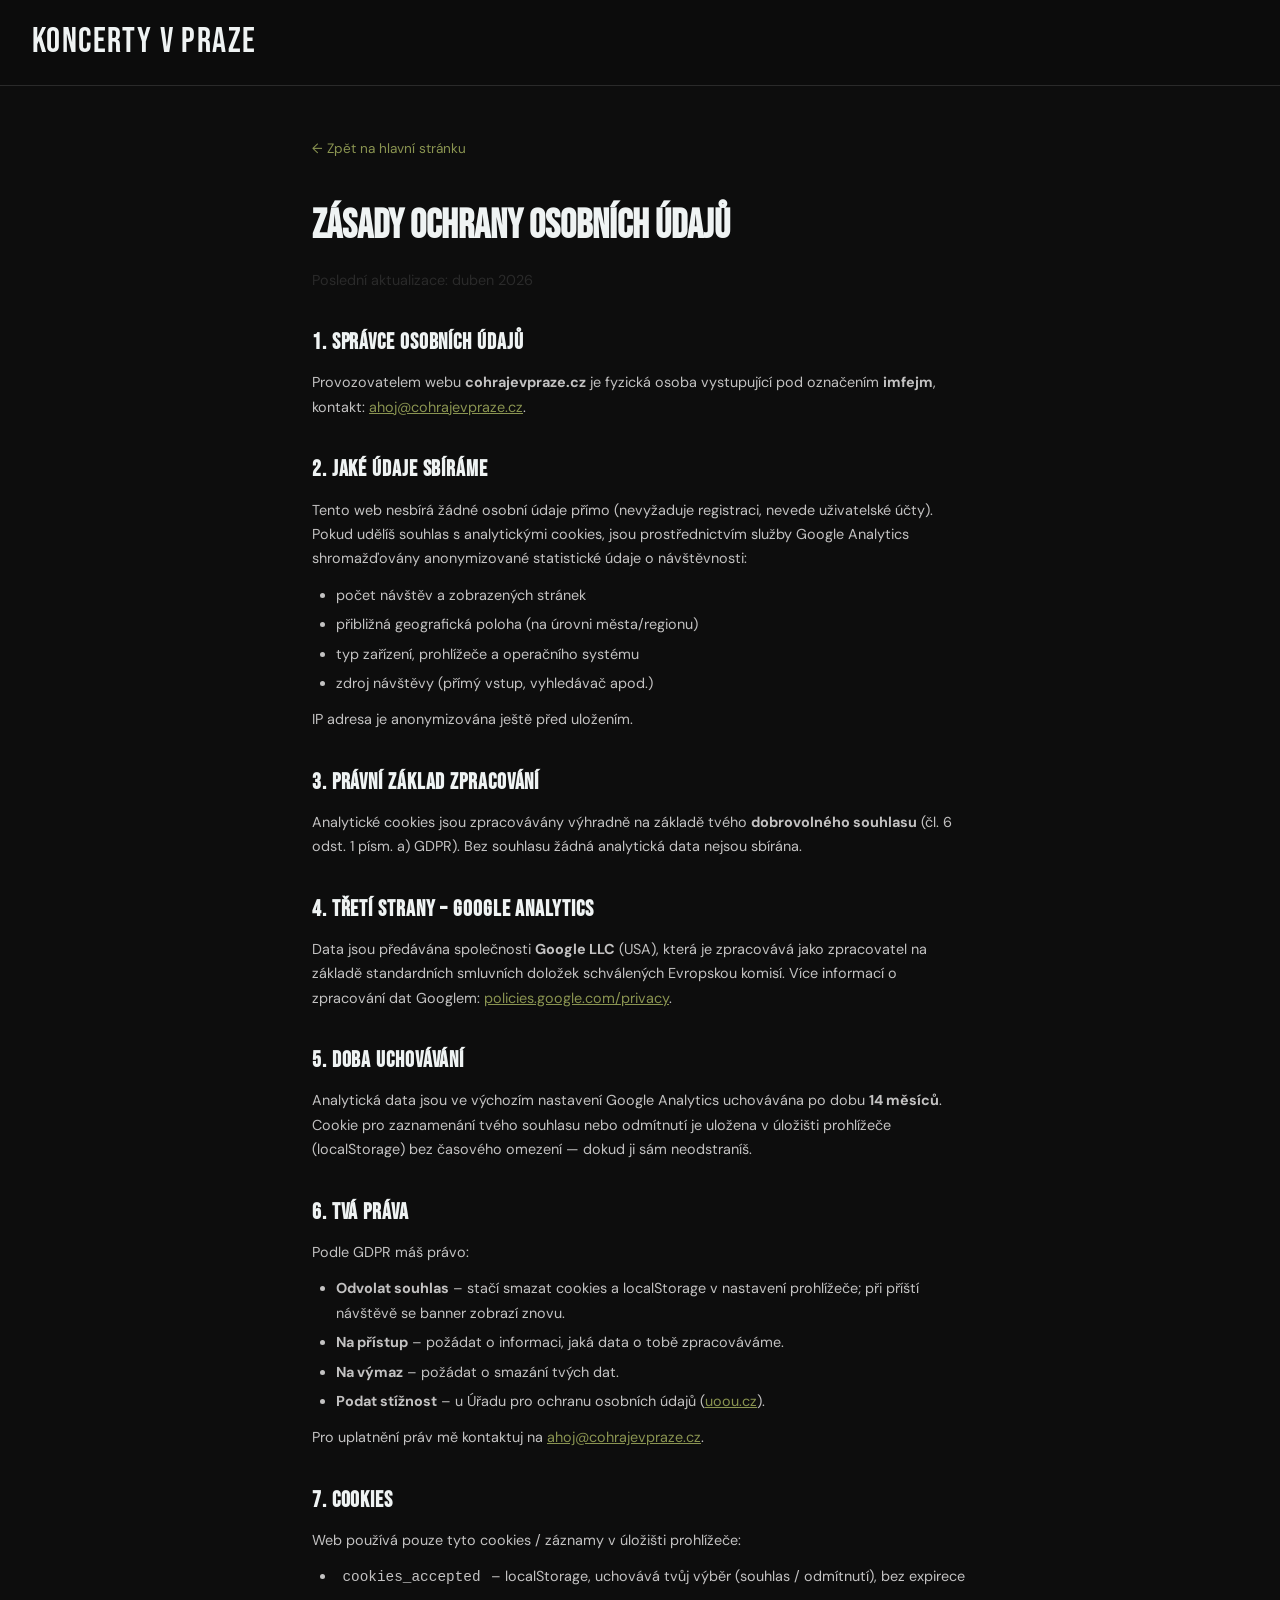
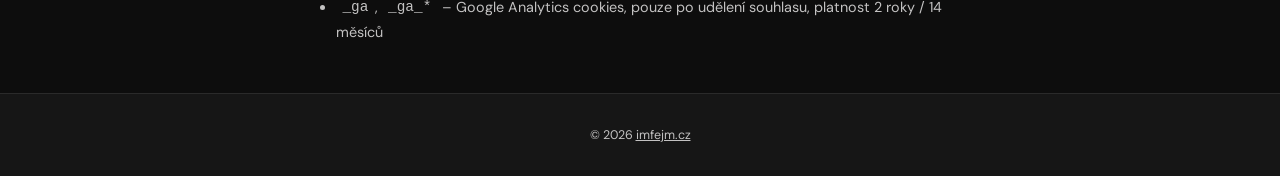
==== privacy.html @ 52dd5b0c "cookies lista" ====
<!doctype html>
<html lang="cs">
  <head>
    <meta charset="UTF-8" />
    <meta name="viewport" content="width=device-width, initial-scale=1.0" />
    <title>Zásady ochrany osobních údajů – Co hraje v Praze</title>
    <meta name="robots" content="noindex, follow" />
    <link href="https://fonts.googleapis.com/css2?family=Bebas+Neue&family=DM+Sans:wght@400;500&display=swap" rel="stylesheet" />
    <link rel="stylesheet" href="index.css" />
    <link rel="icon" href="img/favicon/favicon.ico">
    <style>
      .privacy-wrap {
        max-width: 720px;
        margin: 3rem auto;
        padding: 0 2rem;
        line-height: 1.7;
        color: var(--muted);
      }
      .privacy-wrap h1 {
        font-family: var(--font-display);
        font-size: 2.5rem;
        color: var(--text);
        margin-bottom: 0.5rem;
      }
      .privacy-wrap h2 {
        font-family: var(--font-display);
        font-size: 1.4rem;
        color: var(--text);
        margin: 2rem 0 0.5rem;
        letter-spacing: 0.04em;
      }
      .privacy-wrap p {
        margin-bottom: 0.75rem;
        font-size: 0.9rem;
      }
      .privacy-wrap ul {
        margin: 0.5rem 0 0.75rem 1.5rem;
        font-size: 0.9rem;
      }
      .privacy-wrap ul li {
        margin-bottom: 0.3rem;
      }
      .privacy-wrap a {
        color: var(--accent);
      }
      .privacy-updated {
        font-size: 0.78rem;
        color: var(--border);
        margin-bottom: 2rem;
      }
      .back-link {
        display: inline-block;
        margin-bottom: 2rem;
        font-size: 0.85rem;
        color: var(--muted);
        text-decoration: none;
      }
      .back-link:hover {
        color: var(--accent);
      }
    </style>
  </head>
  <body>
    <header>
      <div class="header-top">
        <a class="logo" href="/">Koncerty v Praze</a>
      </div>
    </header>

    <div class="privacy-wrap">
      <a class="back-link" href="/">← Zpět na hlavní stránku</a>
      <h1>Zásady ochrany osobních údajů</h1>
      <p class="privacy-updated">Poslední aktualizace: duben 2026</p>

      <h2>1. Správce osobních údajů</h2>
      <p>
        Provozovatelem webu <strong>cohrajevpraze.cz</strong> je fyzická osoba vystupující pod označením
        <strong>imfejm</strong>, kontakt: <a href="mailto:ahoj@cohrajevpraze.cz">ahoj@cohrajevpraze.cz</a>.
      </p>

      <h2>2. Jaké údaje sbíráme</h2>
      <p>
        Tento web nesbírá žádné osobní údaje přímo (nevyžaduje registraci, nevede uživatelské účty).
        Pokud udělíš souhlas s analytickými cookies, jsou prostřednictvím služby Google Analytics shromažďovány
        anonymizované statistické údaje o návštěvnosti:
      </p>
      <ul>
        <li>počet návštěv a zobrazených stránek</li>
        <li>přibližná geografická poloha (na úrovni města/regionu)</li>
        <li>typ zařízení, prohlížeče a operačního systému</li>
        <li>zdroj návštěvy (přímý vstup, vyhledávač apod.)</li>
      </ul>
      <p>IP adresa je anonymizována ještě před uložením.</p>

      <h2>3. Právní základ zpracování</h2>
      <p>
        Analytické cookies jsou zpracovávány výhradně na základě tvého <strong>dobrovolného souhlasu</strong>
        (čl. 6 odst. 1 písm. a) GDPR). Bez souhlasu žádná analytická data nejsou sbírána.
      </p>

      <h2>4. Třetí strany – Google Analytics</h2>
      <p>
        Data jsou předávána společnosti <strong>Google LLC</strong> (USA), která je zpracovává jako zpracovatel
        na základě standardních smluvních doložek schválených Evropskou komisí.
        Více informací o zpracování dat Googlem:
        <a href="https://policies.google.com/privacy" target="_blank" rel="noopener noreferrer">policies.google.com/privacy</a>.
      </p>

      <h2>5. Doba uchovávání</h2>
      <p>
        Analytická data jsou ve výchozím nastavení Google Analytics uchovávána po dobu <strong>14 měsíců</strong>.
        Cookie pro zaznamenání tvého souhlasu nebo odmítnutí je uložena v úložišti prohlížeče (localStorage)
        bez časového omezení — dokud ji sám neodstraníš.
      </p>

      <h2>6. Tvá práva</h2>
      <p>Podle GDPR máš právo:</p>
      <ul>
        <li><strong>Odvolat souhlas</strong> – stačí smazat cookies a localStorage v nastavení prohlížeče; při příští návštěvě se banner zobrazí znovu.</li>
        <li><strong>Na přístup</strong> – požádat o informaci, jaká data o tobě zpracováváme.</li>
        <li><strong>Na výmaz</strong> – požádat o smazání tvých dat.</li>
        <li><strong>Podat stížnost</strong> – u Úřadu pro ochranu osobních údajů (<a href="https://www.uoou.cz" target="_blank" rel="noopener noreferrer">uoou.cz</a>).</li>
      </ul>
      <p>Pro uplatnění práv mě kontaktuj na <a href="mailto:ahoj@cohrajevpraze.cz">ahoj@cohrajevpraze.cz</a>.</p>

      <h2>7. Cookies</h2>
      <p>Web používá pouze tyto cookies / záznamy v úložišti prohlížeče:</p>
      <ul>
        <li><code>cookies_accepted</code> – localStorage, uchovává tvůj výběr (souhlas / odmítnutí), bez expirece</li>
        <li><code>_ga</code>, <code>_ga_*</code> – Google Analytics cookies, pouze po udělení souhlasu, platnost 2 roky / 14 měsíců</li>
      </ul>
    </div>

    <footer>
      <div class="footer-content">
        <p>&copy; 2026 <a href="https://imfejm.cz" target="_blank" rel="noopener noreferrer">imfejm.cz</a></p>
      </div>
    </footer>
  </body>
</html>
---- index.css ----
*,
*::before,
*::after {
  box-sizing: border-box;
  margin: 0;
  padding: 0;
}

:root {
  --bg: #0d0d0d;
  --surface: #161616;
  --surface2: #1e1e1e;
  --border: #2a2a2a;
  --accent: #8a9451;
  --accent2: #85a543;
  --text: #eff3f3;
  --muted: #c3c2c2;
  --font-display: "Bebas Neue", sans-serif;
  --font-body: "DM Sans", sans-serif;
}

html {
  scroll-behavior: smooth;
}

body {
  background: var(--bg);
  color: var(--text);
  font-family: var(--font-body);
  min-height: 100vh;
  line-height: 1.5;
}

/* HEADER */
header {
  border-bottom: 1px solid var(--border);
  padding: 0 2rem;
  position: sticky;
  top: 0;
  background: rgba(13, 13, 13, 0.95);
  backdrop-filter: blur(8px);
  z-index: 100;
}

.header-top {
  display: flex;
  align-items: center;
  justify-content: space-between;
}

.header-nav {
  display: flex;
  align-items: center;
  gap: 1rem;
  flex-wrap: wrap;
  padding-bottom: 0.5rem;
}

.hamburger {
  display: none;
  flex-direction: column;
  justify-content: center;
  gap: 5px;
  background: none;
  border: none;
  cursor: pointer;
  padding: 0.5rem;
}

.hamburger span {
  display: block;
  width: 22px;
  height: 2px;
  background: var(--text);
  border-radius: 2px;
  transition: all 0.2s;
}

.hamburger.open span:nth-child(1) {
  transform: translateY(7px) rotate(45deg);
}
.hamburger.open span:nth-child(2) {
  opacity: 0;
}
.hamburger.open span:nth-child(3) {
  transform: translateY(-7px) rotate(-45deg);
}

.logo {
  font-family: var(--font-display);
  font-size: 2.2rem;
  letter-spacing: 0.04em;
  padding: 1rem 0;
  color: var(--text);
  text-decoration: none;
}
.logo span {
  color: var(--accent);
}

.search-wrap {
  position: relative;
  flex: 1;
  max-width: 400px;
  margin: 1rem;
}

.search-icon {
  position: absolute;
  left: 1rem;
  top: 50%;
  transform: translateY(-50%);
  color: var(--muted);
  pointer-events: none;
}

#search {
  width: 100%;
  background: var(--surface);
  border: 1px solid var(--border);
  border-radius: 4px;
  padding: 0.75rem 1rem 0.75rem 2.5rem;
  color: var(--text);
  font-family: inherit;
}

#search:focus {
  outline: none;
  border-color: var(--accent);
  box-shadow: 0 0 8px rgba(212, 165, 116, 0.3);
}

/* VIEW BAR */
.view-bar {
  display: flex;
  gap: 0.5rem;
}

.view-btn {
  background: none;
  border: 1px solid var(--border);
  border-radius: 20px;
  padding: 0.3rem 1rem;
  font-size: 0.85rem;
  cursor: pointer;
  color: var(--muted);
  transition: all 0.15s;
}

.view-btn:hover {
  border-color: var(--accent);
  color: var(--accent);
}

.view-btn.active {
  background: var(--accent);
  border-color: var(--accent);
  color: #fff;
}

.view-btn-mapa {
  margin-left: 1rem;
  border-style: dashed;
  color: var(--accent);
  border-color: var(--accent);
  border-radius: 0;
}

.view-btn-mapa:hover,
.view-btn-mapa.active {
  background: var(--accent);
  color: #fff;
  border-style: solid;
}

/* STATS TICKER */
.stats-ticker {
  overflow: hidden;
  width: 100%;
}

.stats-track {
  display: flex;
  align-items: center;
  gap: 1.5rem;
  width: max-content;
  animation: stats-scroll 40s linear infinite;
  padding: 0.3rem 1.5rem;
}

.stats-track:hover {
  animation-play-state: paused;
}

.stat.stat-sep {
  color: #00bcd4;
  font-size: 1.2rem;
  background: none;
  border: none;
  padding: 0;
}

@keyframes stats-scroll {
  0% {
    transform: translateX(0);
  }
  100% {
    transform: translateX(-50%);
  }
}

/* CALENDAR */
.cal-wrap {
  max-width: 900px;
  margin: 0 auto;
}

.cal-nav {
  display: flex;
  align-items: center;
  gap: 1rem;
  margin-bottom: 1rem;
}

.cal-header {
  font-family: var(--font-display);
  font-size: 1.8rem;
}

.cal-nav-btn {
  background: none;
  border: 1px solid var(--border);
  border-radius: 4px;
  color: var(--text);
  font-size: 1rem;
  padding: 0.2rem 0.7rem;
  cursor: pointer;
  transition:
    border-color 0.15s,
    color 0.15s;
}

.cal-nav-btn:hover {
  border-color: var(--accent);
  color: var(--accent);
}

.cal-grid {
  display: grid;
  grid-template-columns: repeat(7, 1fr);
  gap: 4px;
}

.cal-head-cell {
  text-align: center;
  font-size: 0.75rem;
  color: var(--muted);
  text-transform: uppercase;
  padding: 0.3rem 0;
}

.cal-cell {
  background: var(--surface);
  border: 1px solid var(--border);
  border-radius: 6px;
  padding: 0.4rem 0.5rem;
  min-height: 80px;
  font-size: 0.8rem;
}

.cal-cell.cal-empty {
  background: none;
  border-color: transparent;
}

.cal-cell.cal-today {
  border-color: var(--accent);
}

.cal-day-num {
  font-weight: 500;
  margin-bottom: 0.3rem;
  font-size: 0.85rem;
}

.cal-today .cal-day-num {
  color: var(--accent);
}

.cal-count {
  display: inline-block;
  background: var(--accent);
  color: #fff;
  border-radius: 10px;
  padding: 1px 6px;
  font-size: 0.65rem;
  font-weight: 500;
  margin-top: 4px;
}

.cal-cell.cal-has-events {
  cursor: pointer;
}

.cal-cell.cal-has-events:hover {
  border-color: var(--accent);
}

.cal-cell.cal-selected {
  border-color: var(--accent);
  background: color-mix(in srgb, var(--accent) 15%, var(--surface));
}

.cal-day-cards {
  margin-top: 2rem;
}

/* HERO BAR */
.hero-bar {
  background: var(--surface);
  border-bottom: 1px solid var(--border);
  padding: 0.3rem 0;
  overflow: hidden;
  display: flex;
  flex-direction: row;
  justify-content: center;
  gap: 1rem;
}

/* MAIN CONTENT */
main {
  max-width: 1200px;
  margin: 0 auto;
  padding: 2rem;
}

.stats {
  display: grid;
  grid-template-columns: repeat(auto-fit, minmax(200px, 1fr));
  gap: 1rem;
  margin-bottom: 2rem;
}

.stat {
  background: none;
  border: none;
  border-radius: 4px;
  padding: 0.4rem 1rem;
  display: flex;
  flex-direction: row;
  align-items: center;
  gap: 0.5rem;
}

.stat-num {
  font-family: var(--font-display);
  font-size: 1rem;
  color: #fff;
}

.stat-label {
  color: #000;
  font-size: 0.8rem;
  text-transform: uppercase;
  letter-spacing: 0.05em;
}

/* EVENTS CONTAINER */
.events-container {
  display: grid;
  gap: 1.5rem;
}

.event-group {
  border-top: 2px solid var(--accent);
  padding-top: 1.5rem;
  margin-bottom: 1rem;
}

.event-date {
  font-family: var(--font-display);
  font-size: 1.8rem;
  margin-bottom: 1rem;
  color: var(--accent);
}

.event-day-info {
  font-size: 0.85rem;
  color: var(--muted);
  margin-bottom: 0.5rem;
}

.event-list {
  display: grid;
  grid-template-columns: repeat(auto-fill, minmax(300px, 1fr));
  gap: 1.5rem;
  margin-bottom: 2rem;
}

.event-card {
  background: linear-gradient(135deg, var(--surface), var(--surface2));
  border: 1px solid var(--border);
  border-radius: 8px;
  overflow: hidden;
  transition: all 0.3s ease;
  cursor: pointer;
}

.event-card:hover {
  border-color: var(--accent);
  transform: translateY(-4px);
  box-shadow: 0 8px 24px rgba(212, 165, 116, 0.15);
}

.event-image {
  width: 100%;
  height: 180px;
  background: var(--border);
  overflow: hidden;
  display: flex;
  align-items: center;
  justify-content: center;
}

.event-image img {
  width: 100%;
  height: 100%;
  object-fit: cover;
}

.event-image-placeholder {
  color: var(--muted);
  font-size: 3rem;
}

.event-content {
  padding: 1.5rem;
}

.event-time {
  color: var(--accent);
  font-weight: 600;
  font-size: 0.95rem;
  margin-bottom: 0.5rem;
}

.event-title {
  font-family: var(--font-display);
  font-size: 1.3rem;
  margin-bottom: 0.75rem;
  color: var(--text);
  line-height: 1.3;
}

.event-performer {
  color: var(--muted);
  font-size: 0.85rem;
  margin-bottom: 0.75rem;
  min-height: 1.5rem;
}

.event-description {
  color: var(--muted);
  font-size: 0.85rem;
  line-height: 1.4;
  margin-bottom: 1rem;
  display: -webkit-box;
  -webkit-line-clamp: 2;
  -webkit-box-orient: vertical;
  overflow: hidden;
}

.event-link {
  display: inline-block;
  color: var(--accent);
  text-decoration: none;
  font-size: 0.85rem;
  font-weight: 600;
  transition: color 0.3s ease;
}

.event-link:hover {
  color: var(--accent2);
  text-decoration: underline;
}

/* LOADING */
.loading {
  text-align: center;
  padding: 3rem 2rem;
}

.loading-dot {
  display: inline-block;
  width: 8px;
  height: 8px;
  border-radius: 50%;
  background: var(--accent);
  margin: 0 4px;
  animation: pulse 1.4s infinite;
}

.loading-dot:nth-child(1) {
  animation-delay: 0s;
}
.loading-dot:nth-child(2) {
  animation-delay: 0.2s;
}
.loading-dot:nth-child(3) {
  animation-delay: 0.4s;
}

@keyframes pulse {
  0%,
  60%,
  100% {
    opacity: 0.3;
  }
  30% {
    opacity: 1;
  }
}

.no-events {
  text-align: center;
  padding: 3rem 2rem;
  color: var(--muted);
}

/* FOOTER */
footer {
  background: var(--surface);
  border-top: 1px solid var(--border);
  padding: 2rem;
  text-align: center;
  color: var(--muted);
  margin-top: 3rem;
}
.footer-content {
  display: flex;
  align-items: center;
  justify-content: center;
  gap: 2rem;
  flex-wrap: wrap;
}
.footer-text {
  text-align: left;
  font-size: 1rem;
}
.footer-text p {
  margin: 0.25rem 0;
}
footer a {
  color: var(--muted);
}
.footer-qr {
  width: 90px;
  height: 90px;
  object-fit: contain;
  border-radius: 4px;
}

code {
  background: var(--bg);
  padding: 0.2rem 0.4rem;
  border-radius: 2px;
  font-family: "Courier New", monospace;
}

/* RESPONSIVE */
@media (max-width: 768px) {
  header {
    padding: 0 1rem;
  }

  .logo {
    font-size: 1.5rem;
  }

  .search-wrap {
    max-width: 100%;
    order: 3;
    flex-basis: 100%;
  }

  main {
    padding: 1rem;
  }

  .event-list {
    grid-template-columns: 1fr;
  }

  .event-title {
    font-size: 1.1rem;
  }
}

/* FILTERS */
.filters-toggle {
  display: none;
}
.filters-show-btn {
  display: none;
}
.view-bar-label {
  display: none;
}
.view-bar-break {
  display: none;
}

.filters {
  display: flex;
  gap: 0.5rem;
  flex-wrap: wrap;
  padding: 0.75rem 0;
}

.venue-map-btn {
  display: inline-flex;
  align-items: center;
  gap: 0.4rem;
  margin-bottom: 1.5rem;
  padding: 0.45rem 1rem;
  background: transparent;
  border: 1px solid var(--border);
  border-radius: 6px;
  color: var(--muted);
  font-family: var(--font-body);
  font-size: 0.85rem;
  cursor: pointer;
  transition:
    border-color 0.15s,
    color 0.15s;
}
.venue-map-btn:hover {
  border-color: var(--accent);
  color: var(--text);
}

.filter-btn {
  background: transparent;
  border: 1px solid var(--border);
  color: var(--muted);
  font-family: var(--font-body);
  font-size: 0.8rem;
  padding: 0.35rem 0.85rem;
  border-radius: 2px;
  cursor: pointer;
  transition: all 0.15s;
  text-transform: uppercase;
  letter-spacing: 0.05em;
}
.filter-btn:hover {
  border-color: var(--accent);
  color: var(--text);
}
.filter-btn.active {
  background: var(--accent);
  border-color: var(--accent);
  color: #3b1147;
}

/* SEARCH */
.search-wrap {
  display: flex;
  align-items: center;
  gap: 0.5rem;
  background: var(--surface);
  border: 1px solid var(--border);
  border-radius: 2px;
  padding: 0.35rem 0.75rem;
  min-width: 200px;
}
.search-wrap input {
  background: transparent;
  border: none;
  outline: none;
  color: var(--text);
  font-family: var(--font-body);
  font-size: 0.85rem;
  width: 100%;
}
.search-wrap input::placeholder {
  color: var(--muted);
}
.search-icon {
  color: var(--muted);
  font-size: 0.9rem;
}

/* HERO BAR */
.hero-bar {
  background: var(--accent);
  padding: 0rem 2rem;
  margin: 1rem;
  display: flex;
  align-items: center;
  gap: 1rem;
  overflow: hidden;
}
.hero-label {
  font-family: var(--font-display);
  font-size: 1rem;
  letter-spacing: 0.1em;
  white-space: nowrap;
  color: #fff;
}
.ticker {
  font-size: 0.8rem;
  color: rgba(255, 255, 255, 0.8);
  white-space: nowrap;
  overflow: hidden;
  text-overflow: ellipsis;
}

/* MAIN */
main {
  padding: 2rem;
  max-width: 1400px;
  margin: 0 auto;
}

/* STATS */
.stats {
  display: flex;
  gap: 2rem;
  margin-bottom: 2rem;
  flex-wrap: wrap;
}
.stat {
}
.stat-num {
  font-family: var(--font-display);
  font-size: 1.5rem;
  color: #fff;
  line-height: 1;
}
.stat-label {
  font-size: 0.75rem;
  color: #000;
  text-transform: uppercase;
  letter-spacing: 0.08em;
}

/* SECTION HEADING */
.section-head {
  display: flex;
  align-items: baseline;
  gap: 1rem;
  margin-bottom: 1.25rem;
  border-bottom: 1px solid var(--border);
  padding-bottom: 0.5rem;
}
.section-title {
  font-family: var(--font-display);
  font-size: 1.6rem;
  letter-spacing: 0.06em;
}
.section-count {
  font-size: 0.8rem;
  color: var(--muted);
}
.section-head--toggle {
  cursor: pointer;
  user-select: none;
}
.section-head--toggle:hover .section-title {
  color: var(--accent);
}
.section-toggle-icon {
  margin-left: auto;
  font-size: 1.1rem;
  color: var(--muted);
  transition: transform 0.25s ease;
  line-height: 1;
}
.section-head--toggle.is-collapsed .section-toggle-icon {
  transform: rotate(-90deg);
}
.section-body.is-collapsed {
  display: none;
}

/* GRID */
.grid {
  display: grid;
  grid-template-columns: repeat(auto-fill, minmax(280px, 1fr));
  gap: 1px;
  background: var(--border);
  margin-bottom: 3rem;
}

/* CARD */
.card {
  background: var(--surface);
  display: flex;
  flex-direction: column;
  text-decoration: none;
  color: inherit;
  transition: background 0.15s;
  position: relative;
  overflow: hidden;
}
.card:hover {
  background: var(--surface2);
}
.card:hover .card-arrow {
  opacity: 1;
  transform: translate(0, 0);
}

.card-img {
  width: 100%;
  aspect-ratio: 16/9;
  object-fit: cover;
  display: block;
  filter: grayscale(30%);
  transition: filter 0.2s;
}
.card:hover .card-img {
  filter: grayscale(0%);
}

.card-img-placeholder {
  width: 100%;
  aspect-ratio: 16/9;
  background: var(--surface2);
  display: flex;
  align-items: center;
  justify-content: center;
  font-size: 2.5rem;
  color: #8a9451;
}

.card-body {
  padding: 1rem 1rem 0.75rem;
  flex: 1;
  display: flex;
  flex-direction: column;
  gap: 0.4rem;
}

.card-date {
  font-size: 0.72rem;
  color: var(--accent);
  text-transform: uppercase;
  letter-spacing: 0.1em;
  font-weight: 500;
}

.card-title {
  font-family: var(--font-display);
  font-size: 1.25rem;
  letter-spacing: 0.03em;
  line-height: 1.15;
}

.card-venue {
  font-size: 0.78rem;
  color: var(--muted);
  margin-top: auto;
  padding-top: 0.4rem;
}

.card-arrow {
  position: absolute;
  top: 0.75rem;
  right: 0.75rem;
  width: 28px;
  height: 28px;
  background: var(--accent);
  border-radius: 50%;
  display: flex;
  align-items: center;
  justify-content: center;
  font-size: 0.8rem;
  opacity: 0;
  transform: translate(4px, -4px);
  transition: all 0.15s;
  color: #fff;
}

/* EMPTY STATE */
.empty {
  text-align: center;
  padding: 4rem 2rem;
  color: var(--muted);
  grid-column: 1 / -1;
}
.empty-icon {
  font-size: 3rem;
  margin-bottom: 1rem;
}
.empty-title {
  font-family: var(--font-display);
  font-size: 1.5rem;
  margin-bottom: 0.5rem;
  color: var(--text);
}

/* LOADING */
.loading {
  text-align: center;
  padding: 5rem 2rem;
  color: var(--muted);
}
.loading-dot {
  display: inline-block;
  width: 8px;
  height: 8px;
  background: var(--accent);
  border-radius: 50%;
  margin: 0 3px;
  animation: bounce 1s infinite;
}
.loading-dot:nth-child(2) {
  animation-delay: 0.15s;
}
.loading-dot:nth-child(3) {
  animation-delay: 0.3s;
}
@keyframes bounce {
  0%,
  80%,
  100% {
    transform: scale(0.6);
    opacity: 0.4;
  }
  40% {
    transform: scale(1);
    opacity: 1;
  }
}

/* ERROR */
.error-box {
  background: #1a0a0a;
  border: 1px solid #5a1a1a;
  border-radius: 2px;
  padding: 1.5rem;
  margin-bottom: 2rem;
  color: #f08080;
  font-size: 0.85rem;
}
.error-box strong {
  color: var(--accent);
  font-family: var(--font-display);
  font-size: 1rem;
  letter-spacing: 0.05em;
}

/* UPDATE BADGE */
.update-badge {
  font-size: 0.72rem;
  color: var(--muted);
  margin-bottom: 1.5rem;
}
.update-badge span {
  color: var(--text);
}

/* FOOTER */
footer {
  border-top: 1px solid var(--border);
  padding: 2rem;
  text-align: center;
  font-size: 0.78rem;
  color: var(--muted);
}
footer a {
  color: var(--muted);
}

@media (max-width: 600px) {
  header {
    padding: 1rem;
  }

  .hamburger {
    display: flex;
  }

  .header-nav {
    display: none;
    flex-direction: column;
    align-items: stretch;
    gap: 0.75rem;
    padding: 0.75rem 0 1rem;
    border-top: 1px solid var(--border);
    width: 100%;
  }

  .filters {
    display: none;
    flex-wrap: wrap;
  }
  .filters.filters-open {
    display: flex;
  }
  .filters-toggle {
    display: flex;
    align-items: center;
    justify-content: space-between;
    width: 100%;
    background: transparent;
    border: 1px solid var(--border);
    border-radius: 2px;
    color: var(--muted);
    font-family: var(--font-body);
    font-size: 0.8rem;
    padding: 0.4rem 0.85rem;
    cursor: pointer;
    text-transform: uppercase;
    letter-spacing: 0.05em;
    transition:
      border-color 0.15s,
      color 0.15s;
  }
  .filters-toggle.has-active {
    border-color: var(--accent);
    color: var(--text);
  }
  .filters-toggle-icon {
    transition: transform 0.2s;
  }
  .filters-toggle.open .filters-toggle-icon {
    transform: rotate(180deg);
  }
  .filters-show-btn {
    display: none;
    width: 100%;
    padding: 0.5rem;
    background: var(--accent);
    border: none;
    border-radius: 2px;
    color: #fff;
    font-family: var(--font-body);
    font-size: 0.9rem;
    font-weight: 500;
    cursor: pointer;
    letter-spacing: 0.05em;
  }
  .filters.filters-open ~ .filters-show-btn {
    display: block;
  }

  .header-nav.open {
    display: flex;
    height: 100dvh;
    overflow-y: auto;
    scrollbar-width: thin;
    scrollbar-color: var(--accent) transparent;
  }
  .header-nav.open::-webkit-scrollbar {
    width: 3px;
  }
  .header-nav.open::-webkit-scrollbar-track {
    background: transparent;
  }
  .header-nav.open::-webkit-scrollbar-thumb {
    background: var(--accent);
    border-radius: 2px;
  }
  .filters.filters-open {
    max-height: 50vh;
    overflow-y: auto;
  }

  .view-bar {
    flex-wrap: wrap;
    align-items: center;
  }
  .view-bar-break {
    display: block;
    flex-basis: 100%;
    height: 0;
  }
  .view-btn-mapa {
    margin-left: 0;
  }
  .view-bar-label {
    display: block;
    font-size: 0.75rem;
    color: var(--muted);
    text-transform: uppercase;
    letter-spacing: 0.08em;
    width: 100%;
    padding-left: 1rem;
  }

  .search-wrap {
    max-width: 100%;
  }

  main {
    padding: 1.25rem 1rem;
  }
  .hero-bar {
    padding: 0.5rem 1rem;
  }
}

/* MAP */
.leaflet-container {
  background: var(--bg);
  font-family: var(--font-body);
}
.leaflet-popup-content-wrapper {
  background: var(--surface);
  color: var(--text);
  border: 1px solid var(--border);
  border-radius: 8px;
  box-shadow: 0 4px 20px rgba(0, 0, 0, 0.5);
}
.leaflet-container a {
  color: var(--text);
}
.leaflet-container a.map-popup-nav {
  color: #fff;
}
.leaflet-popup-tip {
  background: var(--surface);
}

#map-container {
  width: 100%;
  height: calc(100vh - 160px);
  min-height: 400px;
  border-radius: 10px;
  overflow: hidden;
}

.map-marker {
  width: 36px;
  height: 36px;
  border-radius: 50%;
  background: var(--surface2);
  border: 2px solid var(--border);
  color: var(--muted);
  display: flex;
  align-items: center;
  justify-content: center;
  font-family: var(--font-body);
  font-size: 0.75rem;
  font-weight: 500;
  cursor: pointer;
  transition: transform 0.15s ease;
}
.map-marker--active {
  background: var(--accent);
  border-color: var(--accent);
  color: #fff;
  font-weight: 600;
}
.map-marker:hover {
  transform: scale(1.15);
}

.map-popup {
  font-family: var(--font-body);
  min-width: 180px;
}
.map-popup-venue {
  font-family: var(--font-display);
  font-size: 1.1rem;
  letter-spacing: 0.05em;
  margin-bottom: 0.5rem;
}
.map-popup-list {
  list-style: none;
  padding: 0;
  margin: 0;
  font-size: 0.82rem;
  display: flex;
  flex-direction: column;
  gap: 0.3rem;
}
.map-popup-list li {
  border-bottom: 1px solid #eee;
  padding-bottom: 0.25rem;
}
.map-popup-date {
  display: block;
  font-size: 0.72rem;
  color: #888;
}
.map-popup-more {
  color: #888;
  border-bottom: none !important;
}
.map-popup-empty {
  font-size: 0.82rem;
  color: #888;
  margin: 0 0 0.5rem;
}
.map-popup-nav {
  display: inline-block;
  margin-top: 0.6rem;
  padding: 0.3rem 0.75rem;
  background: var(--accent);
  color: #fff;
  border-radius: 4px;
  font-size: 0.8rem;
  font-weight: 500;
  text-decoration: none;
}
.map-popup-nav:hover {
  opacity: 0.85;
}

/* COOKIE BANNER */
.cookie-banner {
  position: fixed;
  bottom: 1.5rem;
  left: 50%;
  transform: translateX(-50%);
  z-index: 9999;
  width: calc(100% - 2rem);
  max-width: 600px;
  background: var(--surface2);
  border: 1px solid var(--border);
  border-radius: 6px;
  box-shadow: 0 8px 32px rgba(0, 0, 0, 0.5);
  display: flex;
  align-items: center;
  justify-content: center;
  padding: 1rem 1.25rem;
}

.cookie-banner-inner {
  display: flex;
  align-items: center;
  gap: 1rem;
  flex-wrap: wrap;
  width: 100%;
}

.cookie-text {
  flex: 1;
  font-size: 0.82rem;
  color: var(--muted);
  line-height: 1.4;
  min-width: 180px;
}

.cookie-actions {
  display: flex;
  gap: 0.5rem;
  flex-shrink: 0;
}

.cookie-btn {
  padding: 0.35rem 1rem;
  border-radius: 2px;
  font-family: var(--font-body);
  font-size: 0.82rem;
  cursor: pointer;
  border: 1px solid transparent;
  transition: opacity 0.15s;
  white-space: nowrap;
}
.cookie-btn:hover {
  opacity: 0.8;
}

.cookie-btn--accept {
  background: var(--accent);
  color: #fff;
  border-color: var(--accent);
}

.cookie-btn--decline {
  background: transparent;
  color: var(--muted);
  border-color: var(--border);
}

.cookie-link {
  color: var(--accent);
  text-decoration: underline;
  white-space: nowrap;
}

@media (max-width: 480px) {
  .cookie-banner {
    bottom: 0;
    left: 0;
    right: 0;
    transform: none;
    width: 100%;
    max-width: 100%;
    border-radius: 6px 6px 0 0;
  }
}
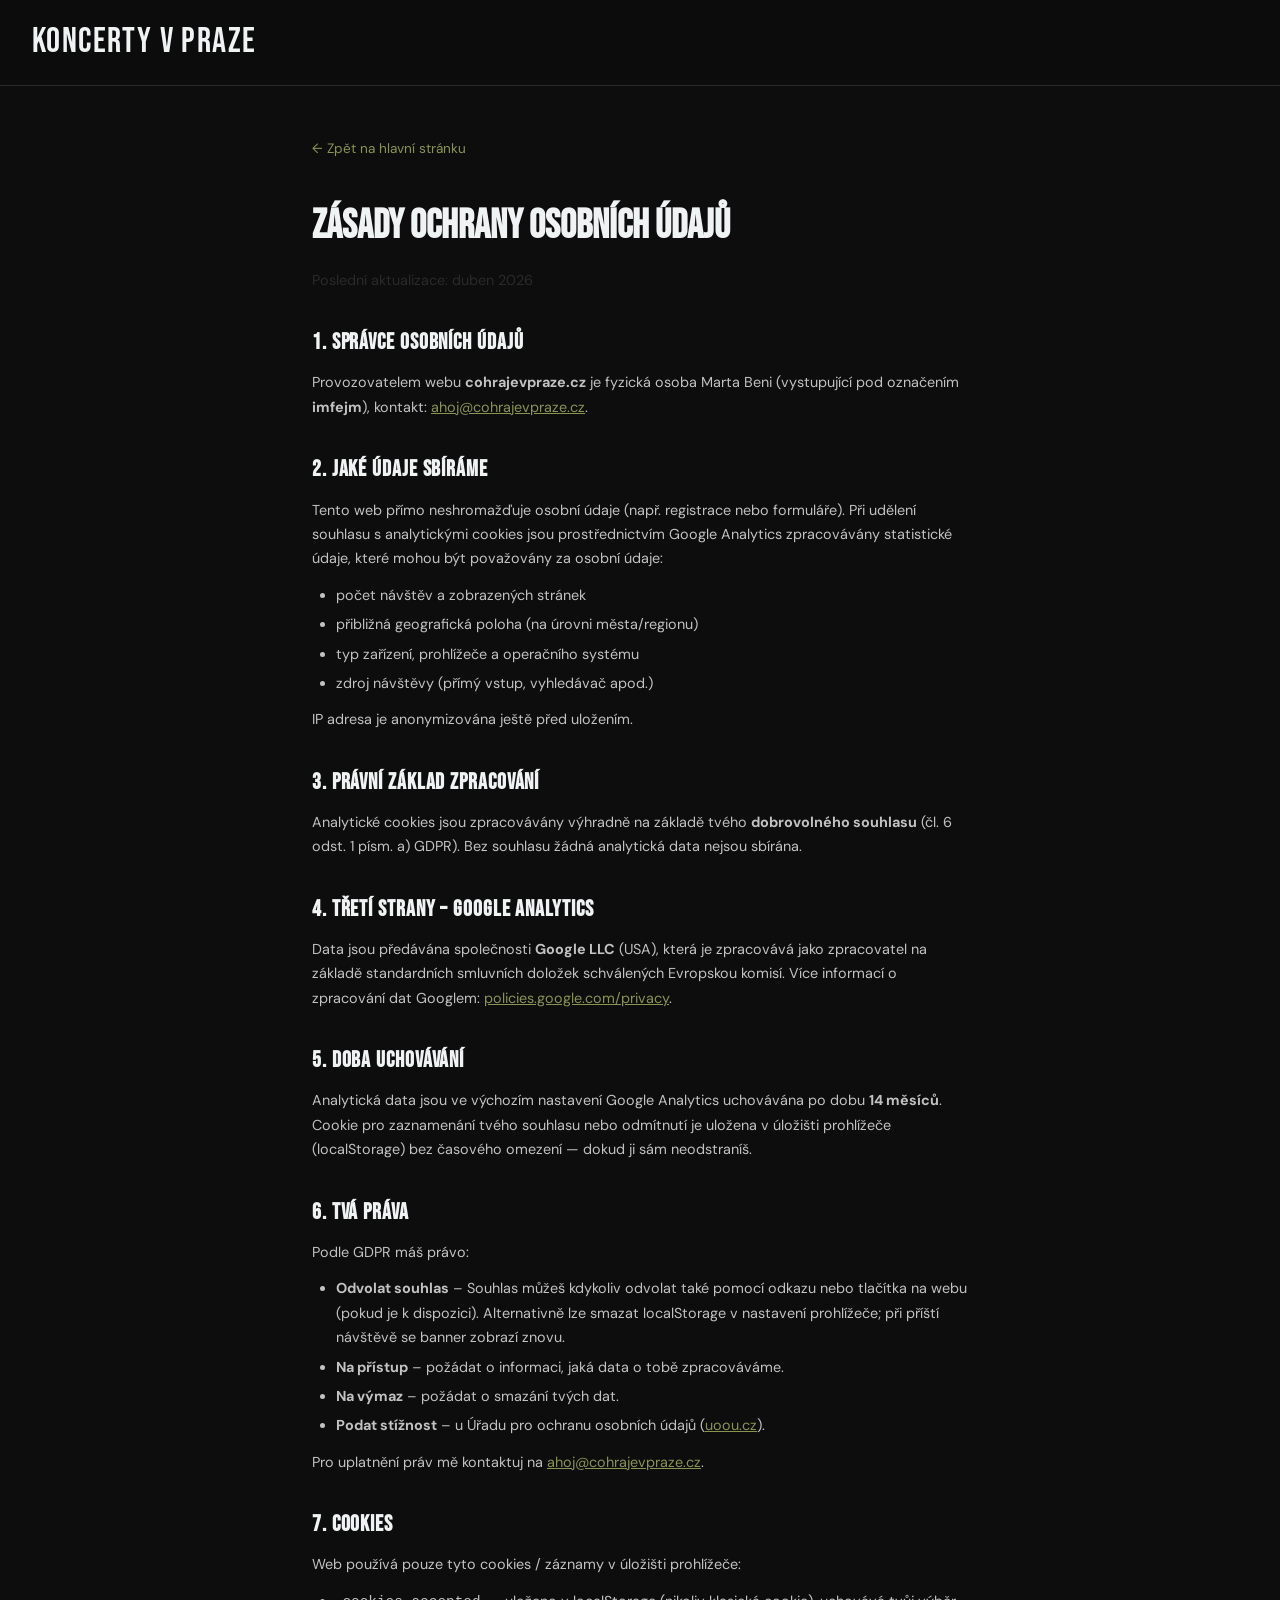
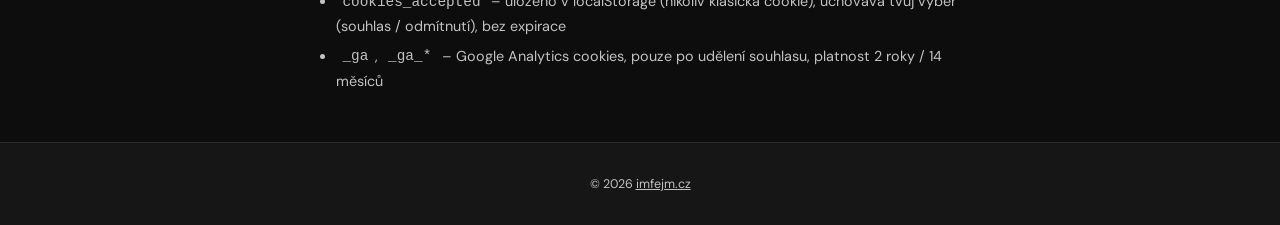
==== commit baa33c69: "Zásady ochrany osobních údajů edit" ====
--- a/privacy.html
+++ b/privacy.html
@@ -74,15 +74,15 @@
 
       <h2>1. Správce osobních údajů</h2>
       <p>
-        Provozovatelem webu <strong>cohrajevpraze.cz</strong> je fyzická osoba vystupující pod označením
-        <strong>imfejm</strong>, kontakt: <a href="mailto:ahoj@cohrajevpraze.cz">ahoj@cohrajevpraze.cz</a>.
+        Provozovatelem webu <strong>cohrajevpraze.cz</strong> je fyzická osoba Marta Beni (vystupující pod označením
+        <strong>imfejm</strong>), kontakt: <a href="mailto:ahoj@cohrajevpraze.cz">ahoj@cohrajevpraze.cz</a>.
       </p>
 
       <h2>2. Jaké údaje sbíráme</h2>
       <p>
-        Tento web nesbírá žádné osobní údaje přímo (nevyžaduje registraci, nevede uživatelské účty).
-        Pokud udělíš souhlas s analytickými cookies, jsou prostřednictvím služby Google Analytics shromažďovány
-        anonymizované statistické údaje o návštěvnosti:
+        Tento web přímo neshromažďuje osobní údaje (např. registrace nebo formuláře).
+        Při udělení souhlasu s analytickými cookies jsou prostřednictvím Google Analytics
+        zpracovávány statistické údaje, které mohou být považovány za osobní údaje:
       </p>
       <ul>
         <li>počet návštěv a zobrazených stránek</li>
@@ -116,7 +116,7 @@
       <h2>6. Tvá práva</h2>
       <p>Podle GDPR máš právo:</p>
       <ul>
-        <li><strong>Odvolat souhlas</strong> – stačí smazat cookies a localStorage v nastavení prohlížeče; při příští návštěvě se banner zobrazí znovu.</li>
+        <li><strong>Odvolat souhlas</strong> – Souhlas můžeš kdykoliv odvolat také pomocí odkazu nebo tlačítka na webu (pokud je k dispozici). Alternativně lze smazat localStorage v nastavení prohlížeče; při příští návštěvě se banner zobrazí znovu.</li>
         <li><strong>Na přístup</strong> – požádat o informaci, jaká data o tobě zpracováváme.</li>
         <li><strong>Na výmaz</strong> – požádat o smazání tvých dat.</li>
         <li><strong>Podat stížnost</strong> – u Úřadu pro ochranu osobních údajů (<a href="https://www.uoou.cz" target="_blank" rel="noopener noreferrer">uoou.cz</a>).</li>
@@ -126,7 +126,7 @@
       <h2>7. Cookies</h2>
       <p>Web používá pouze tyto cookies / záznamy v úložišti prohlížeče:</p>
       <ul>
-        <li><code>cookies_accepted</code> – localStorage, uchovává tvůj výběr (souhlas / odmítnutí), bez expirece</li>
+        <li><code>cookies_accepted</code> – uloženo v localStorage (nikoliv klasická cookie), uchovává tvůj výběr (souhlas / odmítnutí), bez expirace</li>
         <li><code>_ga</code>, <code>_ga_*</code> – Google Analytics cookies, pouze po udělení souhlasu, platnost 2 roky / 14 měsíců</li>
       </ul>
     </div>
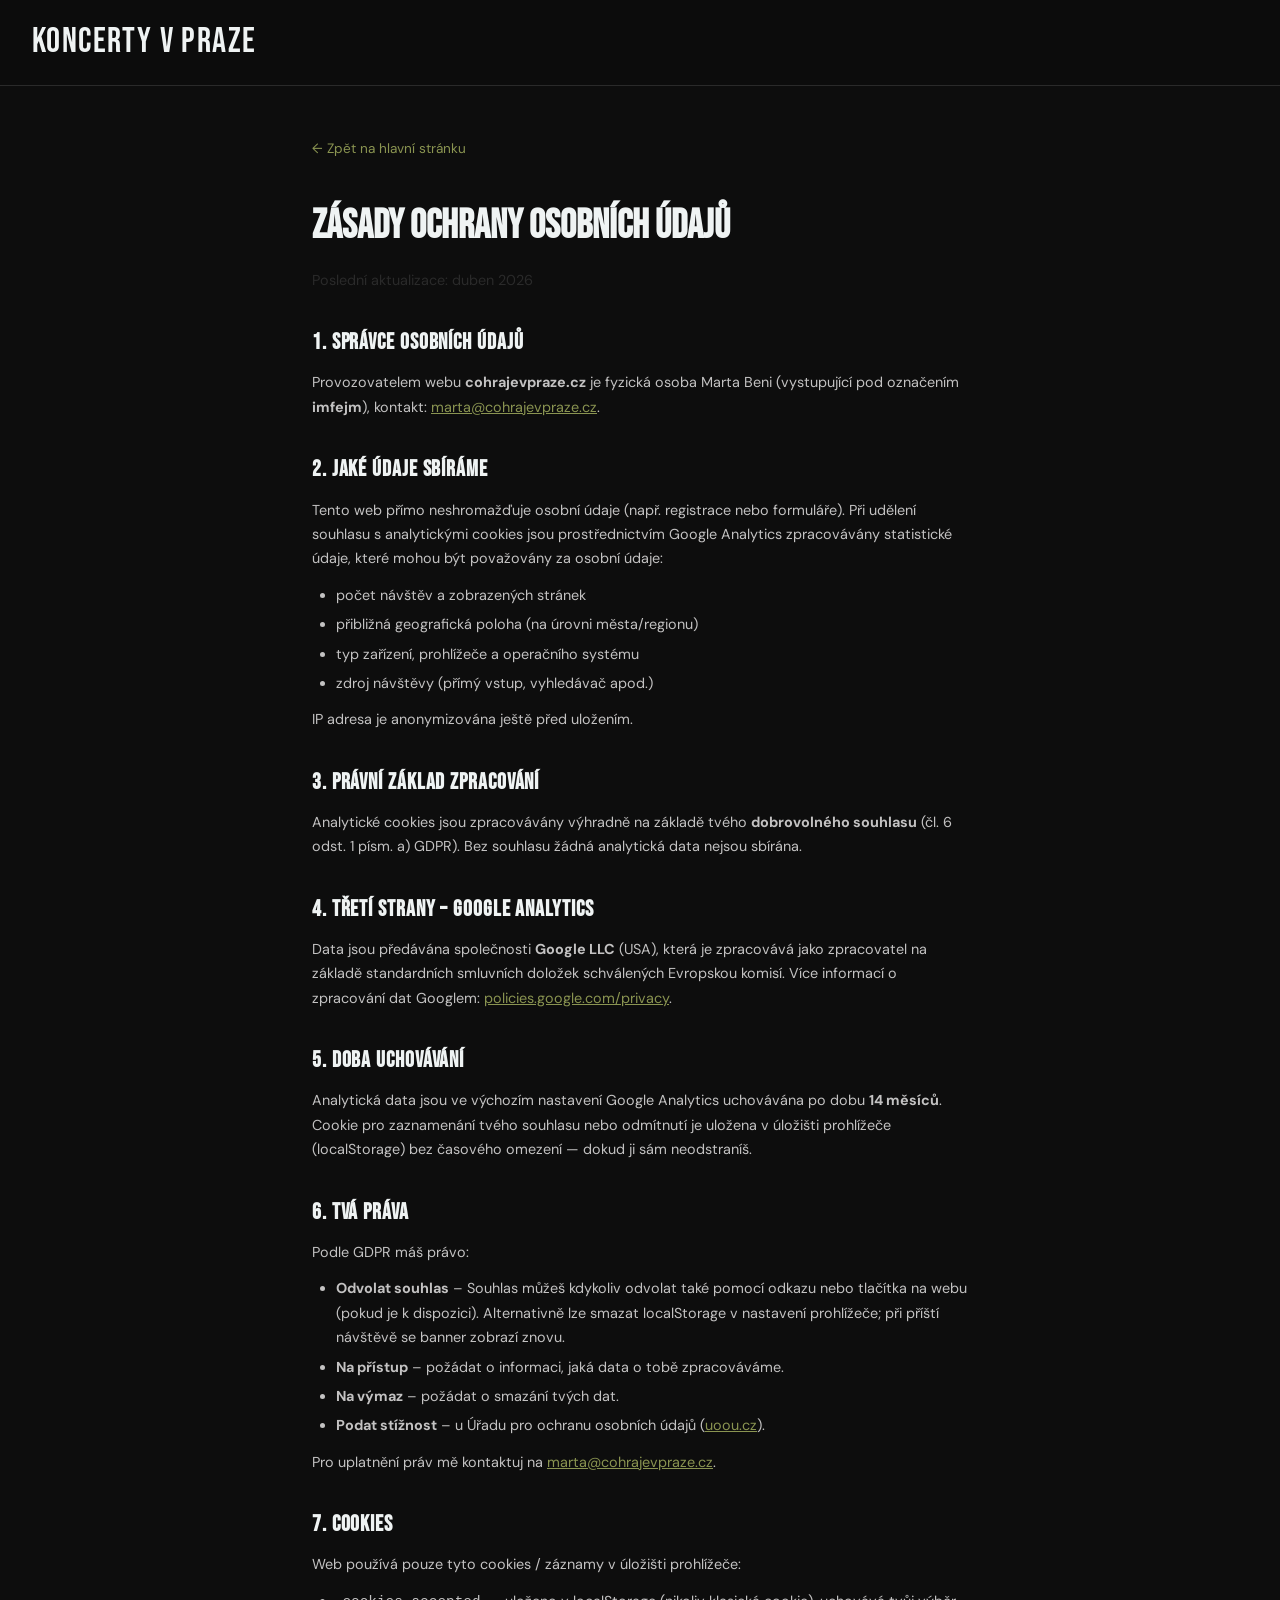
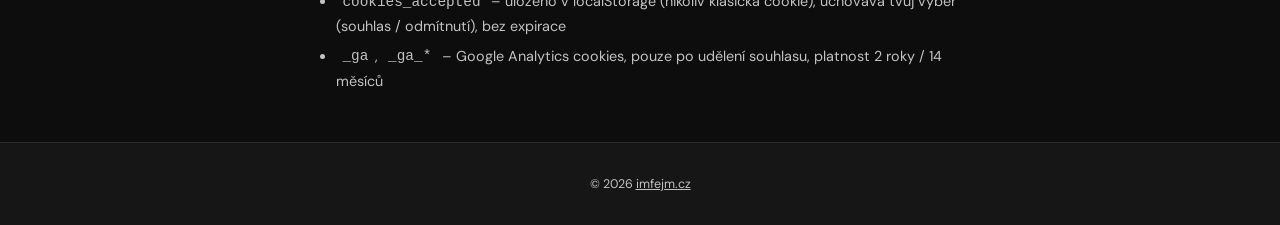
==== commit 03b6a5d9: "email address change" ====
--- a/privacy.html
+++ b/privacy.html
@@ -75,7 +75,7 @@
       <h2>1. Správce osobních údajů</h2>
       <p>
         Provozovatelem webu <strong>cohrajevpraze.cz</strong> je fyzická osoba Marta Beni (vystupující pod označením
-        <strong>imfejm</strong>), kontakt: <a href="mailto:ahoj@cohrajevpraze.cz">ahoj@cohrajevpraze.cz</a>.
+        <strong>imfejm</strong>), kontakt: <a href="mailto:marta@cohrajevpraze.cz">marta@cohrajevpraze.cz</a>.
       </p>
 
       <h2>2. Jaké údaje sbíráme</h2>
@@ -121,7 +121,7 @@
         <li><strong>Na výmaz</strong> – požádat o smazání tvých dat.</li>
         <li><strong>Podat stížnost</strong> – u Úřadu pro ochranu osobních údajů (<a href="https://www.uoou.cz" target="_blank" rel="noopener noreferrer">uoou.cz</a>).</li>
       </ul>
-      <p>Pro uplatnění práv mě kontaktuj na <a href="mailto:ahoj@cohrajevpraze.cz">ahoj@cohrajevpraze.cz</a>.</p>
+      <p>Pro uplatnění práv mě kontaktuj na <a href="mailto:marta@cohrajevpraze.cz">marta@cohrajevpraze.cz</a>.</p>
 
       <h2>7. Cookies</h2>
       <p>Web používá pouze tyto cookies / záznamy v úložišti prohlížeče:</p>
--- a/index.css
+++ b/index.css
@@ -23,6 +23,18 @@
   scroll-behavior: smooth;
 }
 
+.visually-hidden {
+  position: absolute;
+  width: 1px;
+  height: 1px;
+  padding: 0;
+  margin: -1px;
+  overflow: hidden;
+  clip: rect(0, 0, 0, 0);
+  white-space: nowrap;
+  border: 0;
+}
+
 body {
   background: var(--bg);
   color: var(--text);
@@ -54,6 +66,95 @@
   gap: 1rem;
   flex-wrap: wrap;
   padding-bottom: 0.5rem;
+  max-height: 500px;
+  overflow: hidden;
+  transition:
+    max-height 0.25s ease,
+    padding-bottom 0.25s ease,
+    opacity 0.2s ease;
+  opacity: 1;
+}
+
+@media (min-width: 769px) {
+  header:not(.header--init) .header-nav {
+    max-height: 0;
+    padding-bottom: 0;
+    opacity: 0;
+    pointer-events: none;
+  }
+  header:not(.header--init):hover .header-nav {
+    max-height: 80vh;
+    padding-bottom: 0.5rem;
+    opacity: 1;
+    pointer-events: auto;
+  }
+
+  header.header--open .header-nav {
+    max-height: 80vh;
+    padding-bottom: 0.5rem;
+    opacity: 1;
+    pointer-events: auto;
+  }
+  header.header--open .logo-arrow {
+    transform: rotate(180deg);
+    opacity: 1;
+  }
+  header.header--collapsed:not(.header--init):hover .header-nav {
+    max-height: 0;
+    padding-bottom: 0;
+    opacity: 0;
+    pointer-events: none;
+  }
+  header.header--collapsed:not(.header--init):hover .logo-arrow {
+    transform: rotate(0deg);
+    opacity: 0.7;
+  }
+
+  /* Rozbalené menu: sidebar se žánry vlevo, ostatní filtry vpravo */
+  .header-nav {
+    display: grid;
+    grid-template-columns: 220px 1fr;
+    column-gap: 2rem;
+    row-gap: 0.75rem;
+    align-items: start;
+    max-height: 80vh;
+    overflow-y: auto;
+  }
+  .nav-side {
+    grid-column: 1;
+    display: flex;
+    flex-direction: column;
+    gap: 0.75rem;
+    padding-right: 1.25rem;
+    border-right: 1px solid var(--border);
+    align-self: stretch;
+  }
+  .nav-side .view-bar {
+    flex-direction: column;
+    align-items: stretch;
+  }
+  .nav-side .view-btn,
+  .nav-side .view-btn-mapa {
+    margin: 0;
+    text-align: left;
+    border-radius: 0.4rem;
+  }
+  .nav-side .view-bar-break {
+    display: none;
+  }
+  .nav-side .search-wrap {
+    max-width: 100%;
+  }
+  .nav-main {
+    grid-column: 2;
+    display: flex;
+    flex-direction: column;
+    gap: 1rem;
+  }
+  .nav-main .genre-bar-buttons {
+    flex-direction: row;
+    flex-wrap: wrap;
+  }
 }
 
 .hamburger {
@@ -98,11 +199,101 @@
   color: var(--accent);
 }
 
+.logo-sub {
+  display: inline;
+  font-family: var(--font-body);
+  font-size: 0.95rem;
+  font-weight: 400;
+  color: var(--accent);
+  letter-spacing: 0.03em;
+  margin-left: 0.75rem;
+}
+
+.logo-arrow {
+  display: inline-block;
+  vertical-align: middle;
+  margin-left: 0.3rem;
+  color: var(--accent);
+  transition:
+    transform 0.25s ease,
+    opacity 0.25s ease;
+  opacity: 0.7;
+}
+
+.logo-filter {
+  display: inline-flex;
+  align-items: center;
+  gap: 0.3rem;
+  margin-left: 2rem;
+  color: var(--accent);
+  opacity: 0.85;
+}
+
+.nav-close {
+  display: none;
+  vertical-align: middle;
+  margin-left: 1.6rem;
+  width: 1.5rem;
+  height: 1.5rem;
+  padding: 0;
+  background: none;
+  border: 1px solid var(--accent);
+  border-radius: 50%;
+  color: var(--accent);
+  font-size: 1.1rem;
+  line-height: 1;
+  cursor: pointer;
+  transition: background 0.15s, color 0.15s;
+}
+
+.nav-close:hover {
+  background: var(--accent);
+  color: #fff;
+}
+
+@media (min-width: 769px) {
+  header:hover:not(.header--collapsed) .nav-close,
+  header.header--open .nav-close {
+    display: inline-block;
+  }
+}
+
+.logo-filter {
+  cursor: pointer;
+}
+
+.logo-filter-icon {
+  flex-shrink: 0;
+}
+
+@media (min-width: 769px) {
+  header:not(.header--init):hover .logo-arrow {
+    transform: rotate(180deg);
+    opacity: 1;
+  }
+  header:not(.header--init) .logo-arrow {
+    transform: rotate(0deg);
+  }
+}
+
+@media (max-width: 600px) {
+  .logo-arrow,
+  .logo-filter {
+    display: none;
+  }
+  .logo-sub {
+    display: block;
+    margin-left: 0;
+    font-size: 0.8rem;
+    line-height: 1.2;
+  }
+}
+
 .search-wrap {
   position: relative;
   flex: 1;
   max-width: 400px;
-  margin: 1rem;
+  margin-top: 1rem;
 }
 
 .search-icon {
@@ -134,6 +325,7 @@
 .view-bar {
   display: flex;
   gap: 0.5rem;
+  flex-wrap: wrap;
 }
 
 .view-btn {
@@ -171,6 +363,88 @@
   background: var(--accent);
   color: #fff;
   border-style: solid;
+}
+
+/* GENRE BAR */
+.genre-bar {
+  display: flex;
+  flex-direction: column;
+  gap: 0.35rem;
+  position: relative;
+}
+
+.genre-bar-header {
+  display: flex;
+  align-items: center;
+}
+
+.genre-bar-buttons {
+  display: flex;
+  flex-wrap: wrap;
+  gap: 0.4rem;
+}
+
+.genre-bar-label {
+  font-size: 0.75rem;
+  color: var(--muted);
+  text-transform: uppercase;
+  letter-spacing: 0.04em;
+  white-space: nowrap;
+}
+
+.genre-hint {
+  color: var(--accent);
+  font-size: 0.7rem;
+  text-transform: none;
+  letter-spacing: 0;
+}
+
+#genre-tooltip {
+  display: none;
+  position: absolute;
+  background: var(--accent);
+  border: 1px solid var(--accent);
+  color: #fff;
+  font-size: 0.72rem;
+  padding: 0.35rem 0.6rem;
+  border-radius: 0.4rem;
+  white-space: normal;
+  max-width: 18rem;
+  z-index: 9999;
+  pointer-events: none;
+  opacity: 0;
+  transition: opacity 0.2s;
+}
+
+#genre-tooltip.visible {
+  display: block;
+  opacity: 1;
+}
+
+.genre-btn {
+  background: none;
+  border: 1px solid var(--border);
+  color: var(--text);
+  font-size: 0.75rem;
+  padding: 0.25rem 0.6rem;
+  border-radius: 2rem;
+  cursor: pointer;
+  white-space: nowrap;
+  transition:
+    border-color 0.15s,
+    color 0.15s,
+    background 0.15s;
+}
+
+.genre-btn:hover {
+  border-color: var(--accent);
+  color: var(--accent);
+}
+
+.genre-btn.active {
+  background: var(--accent);
+  border-color: var(--accent);
+  color: #fff;
 }
 
 /* STATS TICKER */
@@ -247,8 +521,17 @@
 
 .cal-grid {
   display: grid;
-  grid-template-columns: repeat(7, 1fr);
+  grid-template-columns: 1.6rem repeat(7, 1fr);
   gap: 4px;
+}
+
+.cal-week-num {
+  display: flex;
+  align-items: flex-start;
+  justify-content: center;
+  padding-top: 0.5rem;
+  font-size: 0.7rem;
+  color: var(--muted);
 }
 
 .cal-head-cell {
@@ -260,6 +543,7 @@
 }
 
 .cal-cell {
+  position: relative;
   background: var(--surface);
   border: 1px solid var(--border);
   border-radius: 6px;
@@ -580,7 +864,6 @@
   .search-wrap {
     max-width: 100%;
     order: 3;
-    flex-basis: 100%;
   }
 
   main {
@@ -603,11 +886,36 @@
 .filters-show-btn {
   display: none;
 }
-.view-bar-label {
-  display: none;
-}
 .view-bar-break {
   display: none;
+}
+
+.filters-group {
+  display: flex;
+  flex-direction: column;
+  gap: 0.25rem;
+}
+
+.filters-label,
+.view-bar-label {
+  font-size: 0.75rem;
+  color: var(--muted);
+  text-transform: uppercase;
+  letter-spacing: 0.08em;
+  white-space: nowrap;
+  width: 100%;
+}
+
+.filters-mobile-label {
+  display: none;
+}
+
+.filters-hint {
+  font-size: 0.7rem;
+  color: var(--accent);
+  text-transform: none;
+  letter-spacing: 0;
+  opacity: 0.75;
 }
 
 .filters {
@@ -617,11 +925,30 @@
   padding: 0.75rem 0;
 }
 
+.filters-separator {
+  flex-basis: 100%;
+  height: 1px;
+  background: var(--border);
+}
+
+.venue-map-header {
+  display: flex;
+  align-items: center;
+  gap: 1rem;
+  flex-wrap: wrap;
+  margin-bottom: 1.5rem;
+}
+
+.venue-address-note {
+  font-size: 0.8rem;
+  color: var(--muted);
+}
+
 .venue-map-btn {
   display: inline-flex;
   align-items: center;
   gap: 0.4rem;
-  margin-bottom: 1.5rem;
+  margin-bottom: 0;
   padding: 0.45rem 1rem;
   background: transparent;
   border: 1px solid var(--border);
@@ -670,7 +997,9 @@
   background: var(--surface);
   border: 1px solid var(--border);
   border-radius: 2px;
-  padding: 0.35rem 0.75rem;
+  padding: 0.5rem 0.75rem;
+  height: auto;
+  align-self: flex-start;
   min-width: 200px;
 }
 .search-wrap input {
@@ -758,6 +1087,23 @@
   font-size: 1.6rem;
   letter-spacing: 0.06em;
 }
+.spotify-link {
+  display: inline-flex;
+  align-items: center;
+  gap: 8px;
+  margin-left: auto;
+  font-size: 0.85rem;
+  font-weight: 600;
+  color: #1db954;
+  transition: transform 0.15s, filter 0.15s;
+}
+.spotify-link:hover {
+  transform: scale(1.12);
+  filter: brightness(1.15);
+}
+.spotify-link + .section-toggle-icon {
+  margin-left: 12px;
+}
 .section-count {
   font-size: 0.8rem;
   color: var(--muted);
@@ -860,8 +1206,56 @@
 .card-venue {
   font-size: 0.78rem;
   color: var(--muted);
+  padding-top: 0.25rem;
+  display: flex;
+  align-items: center;
+  gap: 0.35rem;
+}
+
+.card-venue-btn {
+  display: inline-flex;
+  align-items: center;
+  justify-content: center;
+  width: 1.35em;
+  height: 1.35em;
+  border-radius: 3px;
+  background: var(--border);
+  color: var(--muted);
+  font-size: 0.72rem;
+  cursor: pointer;
+  transition: background 0.15s, color 0.15s;
+  flex-shrink: 0;
+  line-height: 1;
+}
+
+.card-venue-btn:hover {
+  background: var(--accent);
+  color: #fff;
+}
+
+.card-genre {
+  display: inline-block;
+  align-self: flex-start;
   margin-top: auto;
-  padding-top: 0.4rem;
+  font-size: 0.65rem;
+  font-weight: 500;
+  text-transform: uppercase;
+  letter-spacing: 0.06em;
+  color: #fff;
+  background: var(--accent);
+  border-radius: 3px;
+  padding: 0.2em 0.5em;
+  max-width: 100%;
+  overflow: hidden;
+  text-overflow: ellipsis;
+  white-space: nowrap;
+}
+
+.card-genre--na {
+  background: transparent;
+  border: 1px solid var(--border);
+  color: var(--muted);
+  opacity: 0.5;
 }
 
 .card-arrow {
@@ -955,7 +1349,7 @@
 .update-badge {
   font-size: 0.72rem;
   color: var(--muted);
-  margin-bottom: 1.5rem;
+  margin: 1rem;
 }
 .update-badge span {
   color: var(--text);
@@ -972,6 +1366,9 @@
 footer a {
   color: var(--muted);
 }
+.footer-privacy {
+  font-size: 0.72rem;
+}
 
 @media (max-width: 600px) {
   header {
@@ -986,7 +1383,7 @@
     display: none;
     flex-direction: column;
     align-items: stretch;
-    gap: 0.75rem;
+    gap: 2rem;
     padding: 0.75rem 0 1rem;
     border-top: 1px solid var(--border);
     width: 100%;
@@ -1009,7 +1406,7 @@
     border-radius: 2px;
     color: var(--muted);
     font-family: var(--font-body);
-    font-size: 0.8rem;
+    font-size: 1.05rem;
     padding: 0.4rem 0.85rem;
     cursor: pointer;
     text-transform: uppercase;
@@ -1037,7 +1434,7 @@
     border-radius: 2px;
     color: #fff;
     font-family: var(--font-body);
-    font-size: 0.9rem;
+    font-size: 1.1rem;
     font-weight: 500;
     cursor: pointer;
     letter-spacing: 0.05em;
@@ -1046,25 +1443,42 @@
     display: block;
   }
 
+  header.menu-open {
+    height: 100svh;
+    display: flex;
+    flex-direction: column;
+    overflow: hidden;
+  }
+
+  header.menu-open .header-top {
+    flex-shrink: 0;
+  }
+
   .header-nav.open {
     display: flex;
-    height: 100dvh;
-    overflow-y: auto;
+    flex-direction: column;
+    flex-wrap: nowrap;
+    align-items: stretch;
+    flex: 1;
+    min-height: 0;
+    max-height: none;
+    overflow-x: hidden;
+    overflow-y: scroll;
     scrollbar-width: thin;
     scrollbar-color: var(--accent) transparent;
   }
   .header-nav.open::-webkit-scrollbar {
-    width: 3px;
+    width: 5px;
   }
   .header-nav.open::-webkit-scrollbar-track {
-    background: transparent;
+    background: var(--surface);
   }
   .header-nav.open::-webkit-scrollbar-thumb {
     background: var(--accent);
     border-radius: 2px;
   }
   .filters.filters-open {
-    max-height: 50vh;
+    max-height: 40vh;
     overflow-y: auto;
   }
 
@@ -1079,19 +1493,68 @@
   }
   .view-btn-mapa {
     margin-left: 0;
-  }
+    margin-top: 0.75rem;
+  }
+  .nav-side,
+  .nav-main {
+    display: contents;
+  }
+  .filters-group { order: 1; }
+  .nav-side .view-bar { order: 2; }
+  .genre-bar { order: 4; }
   .view-bar-label {
     display: block;
-    font-size: 0.75rem;
+    font-size: 0.95rem;
     color: var(--muted);
     text-transform: uppercase;
     letter-spacing: 0.08em;
     width: 100%;
     padding-left: 1rem;
   }
+  .filters-label {
+    display: none;
+  }
+  .filters-mobile-label {
+    display: block;
+    font-size: 0.95rem;
+    color: var(--muted);
+    text-transform: uppercase;
+    letter-spacing: 0.08em;
+    width: 100%;
+    padding-left: 1rem;
+    padding-bottom: 0.25rem;
+  }
+
+  .genre-bar {
+    padding: 0.5rem 1rem;
+    gap: 0.4rem;
+  }
+  .header-nav .genre-bar-label {
+    display: block;
+    width: 100%;
+    font-size: 0.95rem;
+    color: var(--muted);
+    text-transform: uppercase;
+    letter-spacing: 0.08em;
+  }
+  .filter-btn {
+    font-size: 1rem;
+  }
+  .view-btn {
+    font-size: 1.05rem;
+  }
+  .header-nav .genre-btn {
+    font-size: 0.95rem;
+  }
+  #search {
+    font-size: 1.05rem;
+  }
 
   .search-wrap {
     max-width: 100%;
+    order: 10;
+    width: 100%;
+    flex: none;
   }
 
   main {
@@ -1294,3 +1757,113 @@
     border-radius: 6px 6px 0 0;
   }
 }
+
+/* HEADER HELP BUTTON */
+.header-help-btn {
+  background: none;
+  border: 1px solid var(--accent);
+  color: var(--accent);
+  border-radius: 50%;
+  width: 1.75rem;
+  height: 1.75rem;
+  font-size: 0.95rem;
+  font-family: var(--font-body);
+  cursor: pointer;
+  line-height: 1;
+  display: flex;
+  align-items: center;
+  justify-content: center;
+  transition:
+    color 0.15s,
+    border-color 0.15s;
+  flex-shrink: 0;
+}
+
+.header-help-btn:hover {
+  color: var(--text);
+  border-color: var(--text);
+}
+
+/* WELCOME POPUP */
+.welcome-overlay {
+  position: fixed;
+  inset: 0;
+  background: rgba(0, 0, 0, 0.65);
+  z-index: 2000;
+  display: flex;
+  align-items: flex-start;
+  justify-content: center;
+  padding: 5rem 1rem 1rem;
+}
+
+.welcome-overlay.hidden {
+  display: none;
+}
+
+.welcome-modal {
+  background: var(--surface);
+  border: 2px solid var(--accent);
+  border-radius: 10px;
+  padding: 2rem 2rem 1.75rem;
+  max-width: 480px;
+  width: 100%;
+  position: relative;
+  color: var(--text);
+  font-family: var(--font-body);
+  line-height: 1.65;
+}
+
+.welcome-close {
+  position: absolute;
+  top: 0.75rem;
+  right: 0.75rem;
+  background: none;
+  border: none;
+  cursor: pointer;
+  color: #8a9451;
+  font-size: 1.4rem;
+  line-height: 1;
+  padding: 0.15rem 0.35rem;
+  border-radius: 4px;
+  transition: opacity 0.15s;
+}
+
+.welcome-close:hover {
+  opacity: 0.75;
+}
+
+.welcome-modal p {
+  margin-bottom: 0.75rem;
+  font-size: 0.97rem;
+  color: var(--muted);
+}
+
+.welcome-modal .welcome-note {
+  color: var(--muted);
+  margin-bottom: 0.5rem;
+}
+
+.welcome-modal .welcome-email {
+  color: var(--accent);
+}
+
+@media (max-width: 480px) {
+  .welcome-overlay {
+    padding-top: 1.5rem;
+  }
+  .welcome-modal {
+    padding: 1.5rem 1.25rem 1.25rem;
+    border: 2px solid var(--accent);
+  }
+}
+
+.stat-label.stat-note {
+  color: #fff;
+}
+
+.spotify-link--cal {
+  position: absolute;
+  top: 0.35rem;
+  right: 0.4rem;
+  margin-left: 0;
+}
